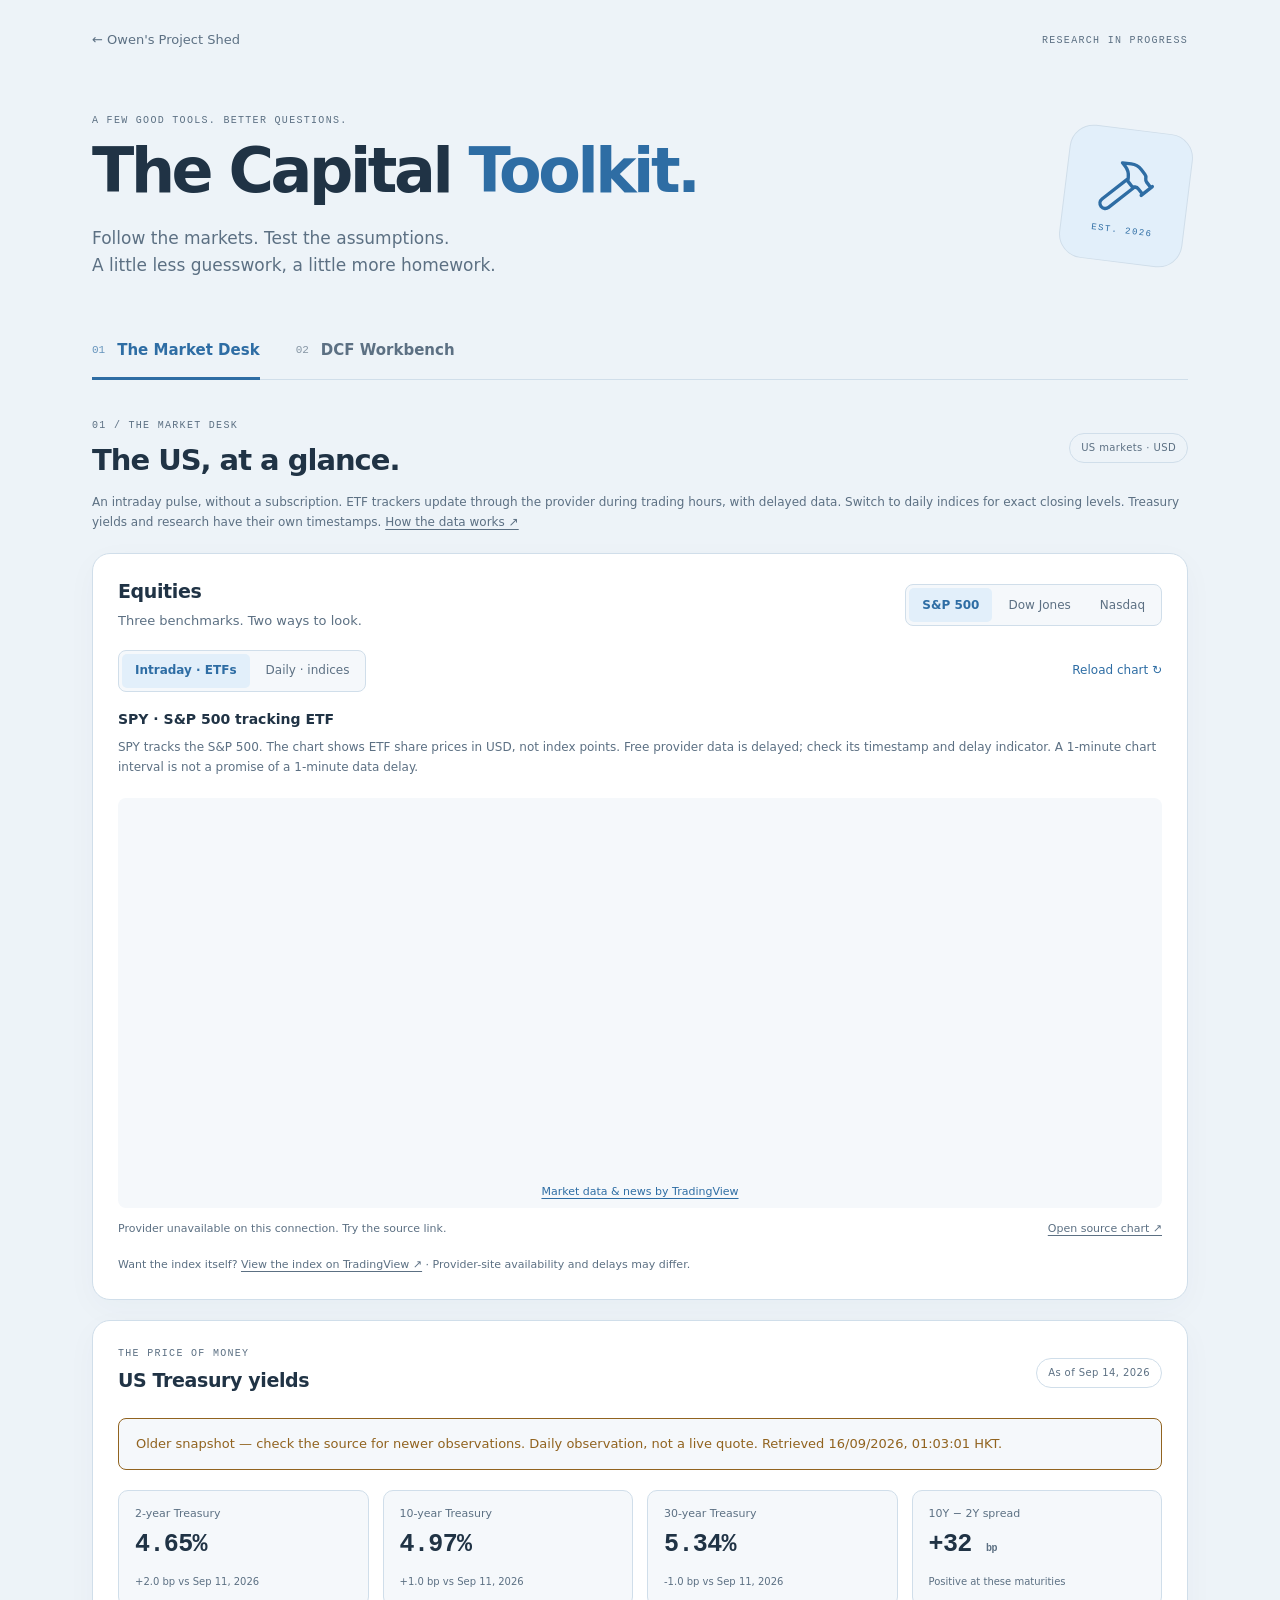
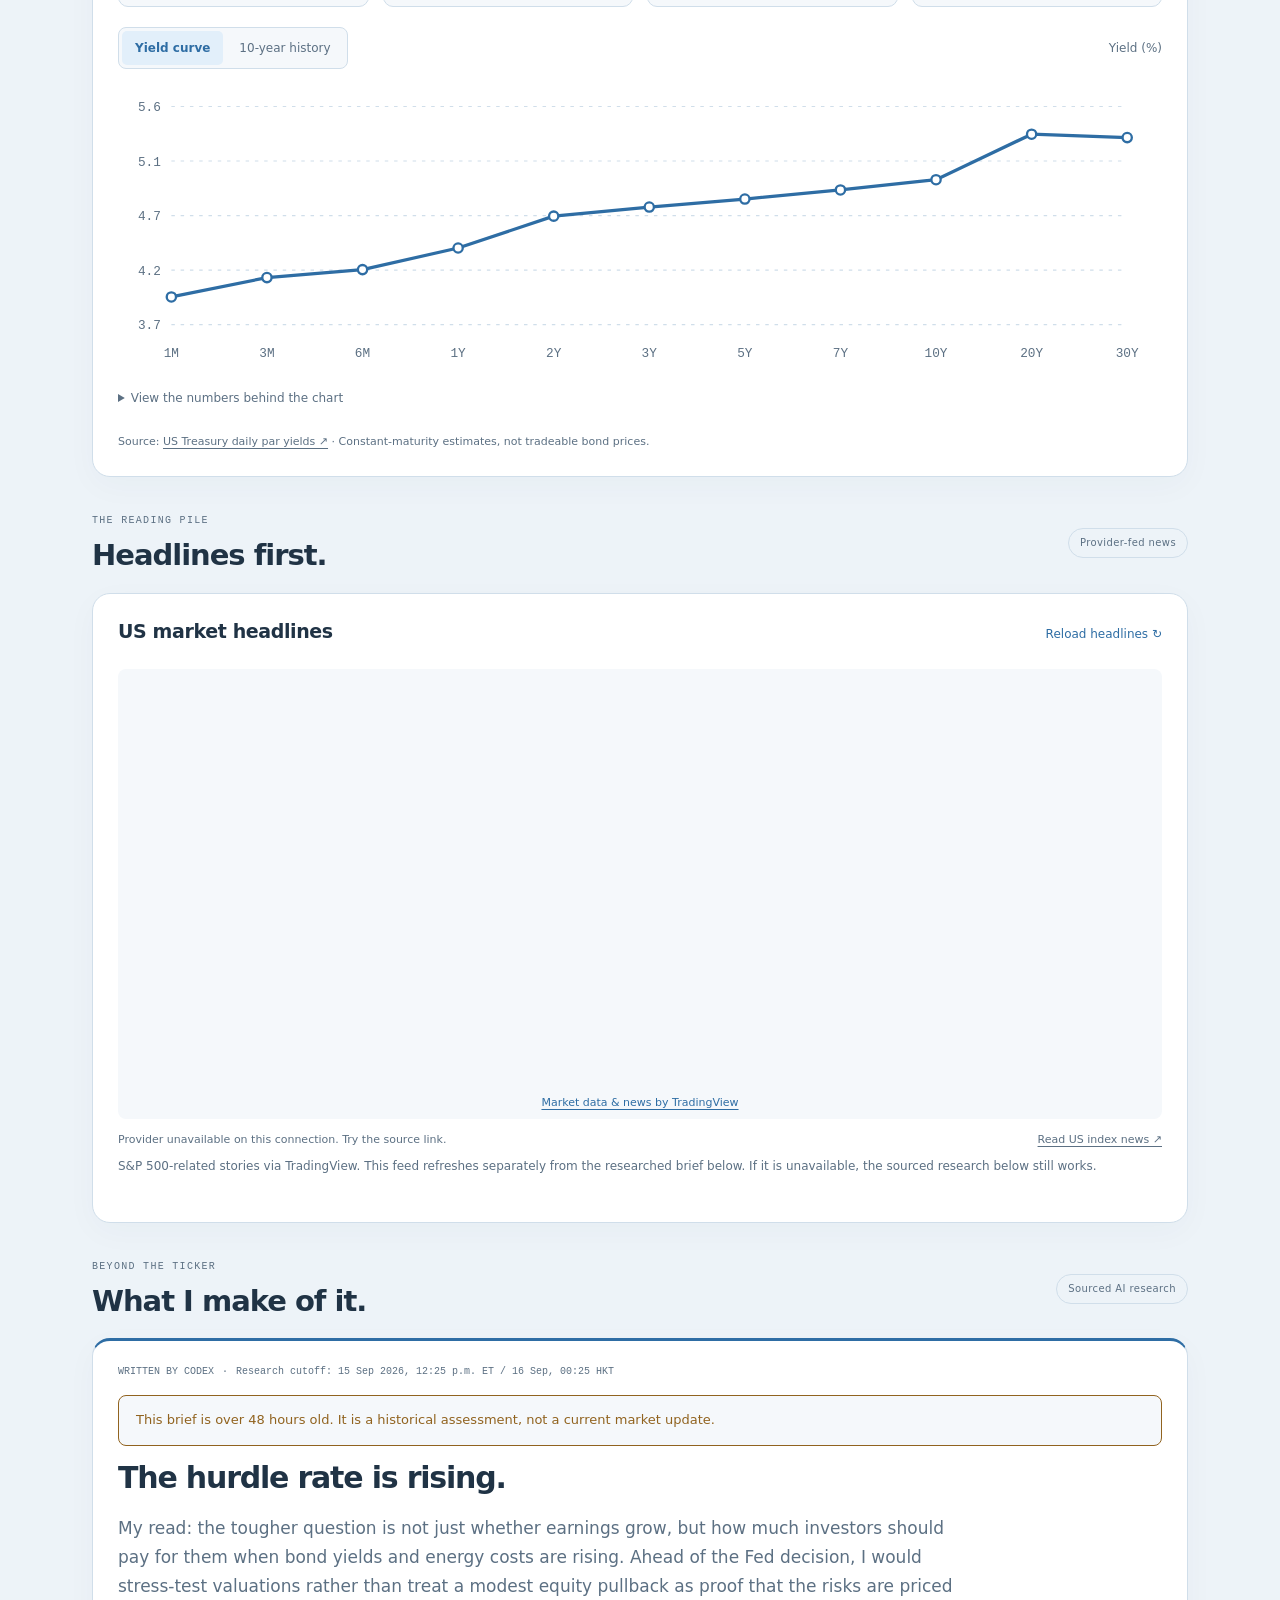
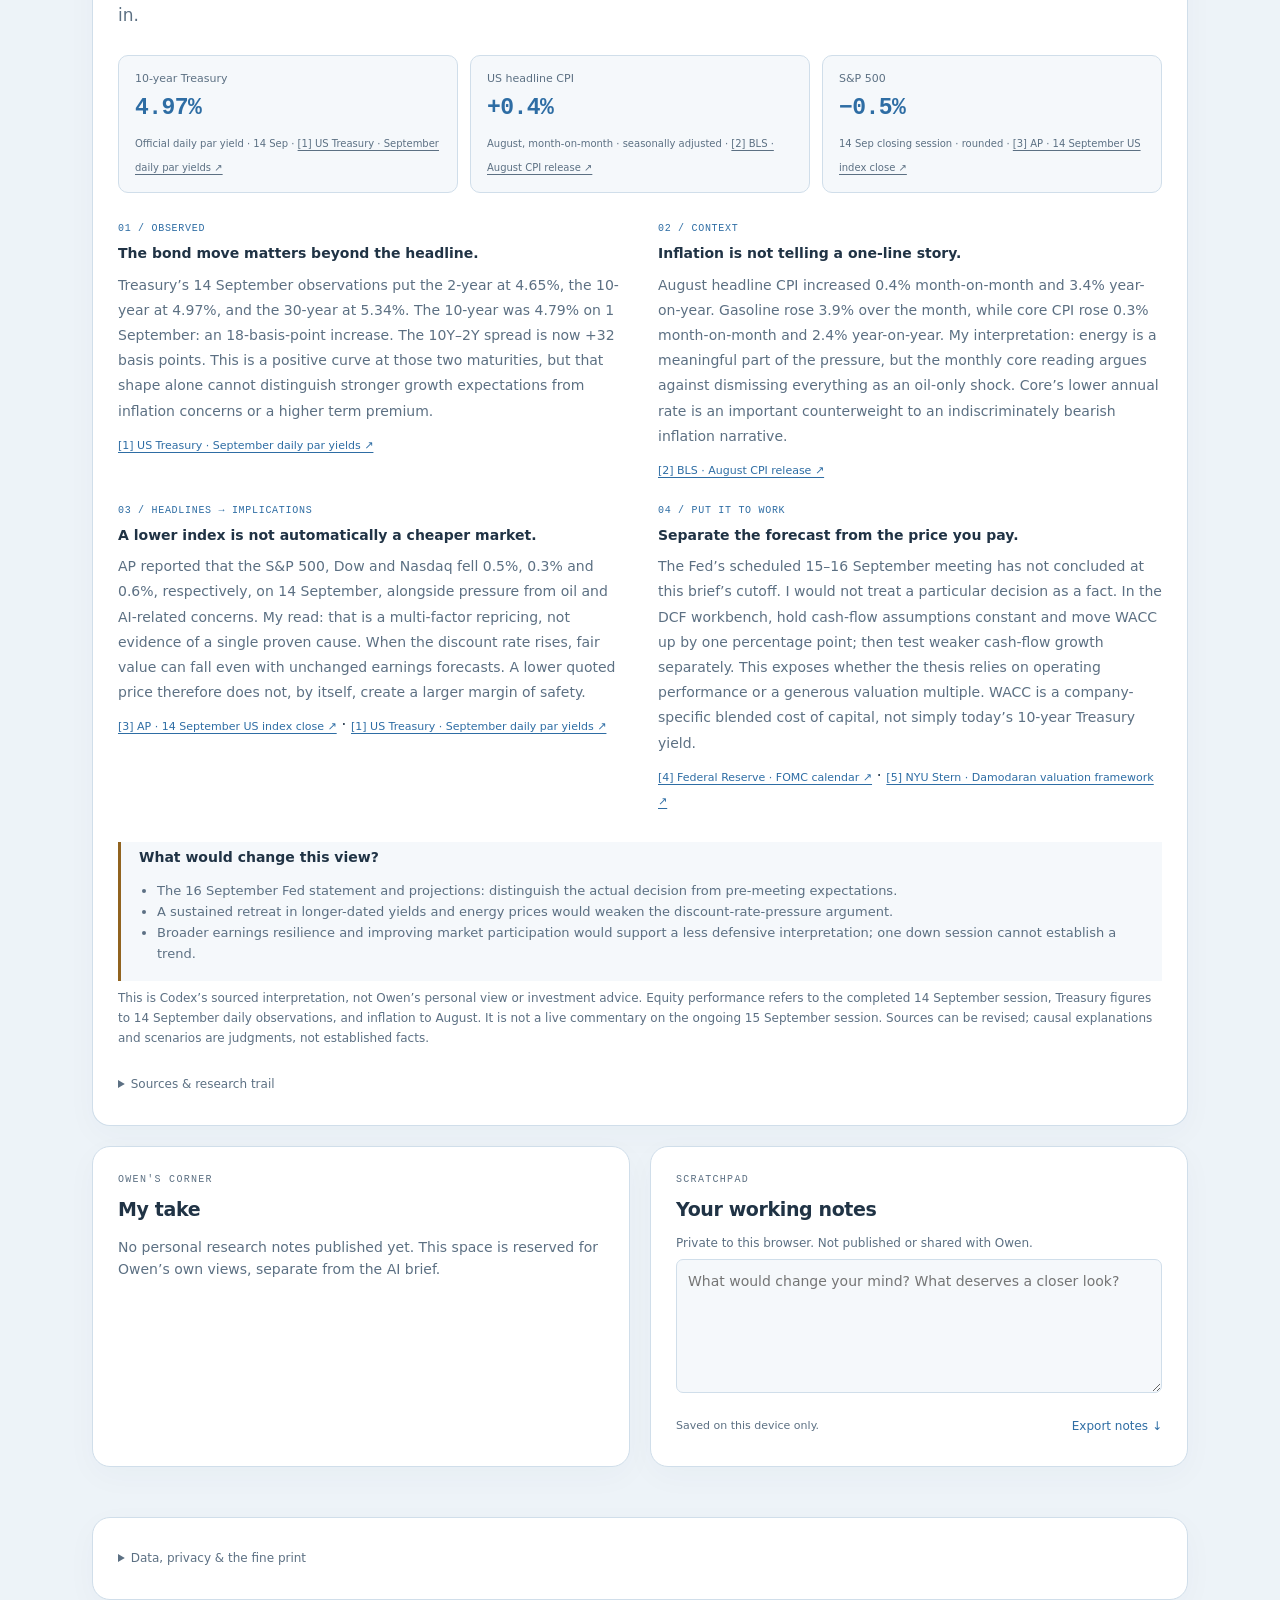
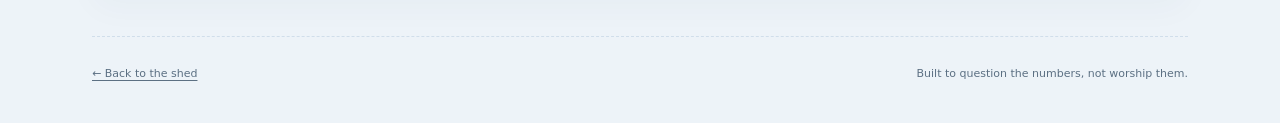
==== capital-toolkit/index.html @ 2655456e "Launch Capital Toolkit with free market dashboard and DCF calculator" ====
<!doctype html>
<html lang="en">
<head>
  <meta charset="utf-8">
  <meta name="viewport" content="width=device-width, initial-scale=1">
  <meta name="description" content="The Capital Toolkit: US market charts, sourced market research, and a transparent discounted cash flow calculator.">
  <title>The Capital Toolkit · Owen's Project Shed</title>
  <link rel="stylesheet" href="toolkit.css?v=20260916">
  <script type="module" src="app.mjs?v=20260916"></script>
</head>
<body>
  <a class="skip" href="#main">Skip to tools</a>
  <header class="top wrap"><a class="back" href="../">← Owen's Project Shed</a><span class="eyebrow">RESEARCH IN PROGRESS</span></header>
  <main id="main" class="wrap">
    <section class="hero">
      <div><p class="eyebrow">A FEW GOOD TOOLS. BETTER QUESTIONS.</p><h1>The Capital <span>Toolkit.</span></h1><p class="lede">Follow the markets. Test the assumptions.<br>A little less guesswork, a little more homework.</p></div>
      <div class="hero-mark" aria-hidden="true"><svg viewBox="0 0 24 24"><path d="m15 12-9.373 9.373a1 1 0 0 1-3.001-3L12 9M18 15l4-4m-.5.5-1.914-1.914A2 2 0 0 1 19 8.172v-.344a2 2 0 0 0-.586-1.414l-1.657-1.657A6 6 0 0 0 12.516 3H9l1.243 1.243A6 6 0 0 1 12 8.485V10l2 2h1.172a2 2 0 0 1 1.414.586L18.5 14.5"/></svg><span>EST. 2026</span></div>
    </section>
    <nav class="tool-nav" aria-label="Financial tools"><a href="#markets" class="selected" data-tool="markets"><span>01</span> The Market Desk</a><a href="#dcf" data-tool="dcf"><span>02</span> DCF Workbench</a></nav>
    <noscript><p class="notice">JavaScript is needed for the charts and calculator. You can still read the <a href="data/brief.json">sourced research brief</a> and <a href="https://home.treasury.gov/resource-center/data-chart-center/interest-rates/TextView?type=daily_treasury_yield_curve">official Treasury data</a>.</p></noscript>
    <section id="markets" class="tool-panel" aria-labelledby="markets-title">
      <div class="section-heading"><div><p class="eyebrow">01 / THE MARKET DESK</p><h2 id="markets-title">The US, at a glance.</h2></div><span class="pill">US markets · USD</span></div>
      <p class="data-note">An intraday pulse, without a subscription. ETF trackers update through the provider during trading hours, with delayed data. Switch to daily indices for exact closing levels. Treasury yields and research have their own timestamps. <a href="#data-details">How the data works ↗</a></p>
      <article class="panel equity-panel">
        <div class="panel-heading"><div><h3>Equities</h3><p>Three benchmarks. Two ways to look.</p></div><div class="segmented" aria-label="Choose a benchmark"><button data-benchmark="sp" aria-pressed="true">S&amp;P 500</button><button data-benchmark="dow" aria-pressed="false">Dow Jones</button><button data-benchmark="nasdaq" aria-pressed="false">Nasdaq</button></div></div>
        <div class="chart-heading"><div class="segmented" aria-label="Choose chart data"><button data-market-mode="intraday" aria-pressed="true">Intraday · ETFs</button><button data-market-mode="daily" aria-pressed="false">Daily · indices</button></div><button id="reload-chart" class="text-button">Reload chart ↻</button></div>
        <h4 id="equity-title">SPY · S&amp;P 500 tracking ETF</h4>
        <p id="equity-description" class="data-note">ETF share prices, not index points. Free provider data is delayed.</p>
        <div id="equity-widget" class="embed-frame chart-embed"></div>
        <div class="embed-help"><span id="equity-status" role="status">Connecting to chart provider…</span><a id="equity-source" href="https://www.tradingview.com/symbols/AMEX-SPY/" target="_blank" rel="noopener noreferrer">Open source chart ↗</a></div>
        <p class="source-line">Want the index itself? <a id="index-source" href="https://www.tradingview.com/symbols/SP-SPX/" target="_blank" rel="noopener noreferrer">View the index on TradingView ↗</a> · Provider-site availability and delays may differ.</p>
      </article>
      <article class="panel treasury-panel">
        <div class="panel-heading"><div><p class="eyebrow">THE PRICE OF MONEY</p><h3>US Treasury yields</h3></div><span id="treasury-date" class="pill">Loading daily data</span></div>
        <p id="treasury-status" class="data-note" role="status">Fetching the latest saved Treasury observations…</p>
        <div id="yield-stats" class="stat-grid"></div>
        <div class="chart-heading"><div class="segmented" aria-label="Treasury chart"><button data-yield-chart="curve" aria-pressed="true">Yield curve</button><button data-yield-chart="history" aria-pressed="false">10-year history</button></div><span class="data-note">Yield (%)</span></div>
        <div id="yield-chart" class="native-chart" aria-live="polite"></div>
        <details><summary>View the numbers behind the chart</summary><div id="yield-table" class="table-scroll"></div></details>
        <p class="source-line">Source: <a href="https://home.treasury.gov/resource-center/data-chart-center/interest-rates/TextView?type=daily_treasury_yield_curve" target="_blank" rel="noopener noreferrer">US Treasury daily par yields ↗</a> · Constant-maturity estimates, not tradeable bond prices.</p>
      </article>
      <div class="section-heading"><div><p class="eyebrow">THE READING PILE</p><h2>Headlines first.</h2></div><span class="pill">Provider-fed news</span></div>
      <article class="panel"><div class="panel-heading"><h3>US market headlines</h3><button id="reload-news" class="text-button">Reload headlines ↻</button></div><div id="news-widget" class="embed-frame news-embed"></div><div class="embed-help"><span id="news-status" role="status">Connecting to news provider…</span><a href="https://www.tradingview.com/symbols/SP-SPX/news/" target="_blank" rel="noopener noreferrer">Read US index news ↗</a></div><p class="data-note">S&amp;P 500-related stories via TradingView. This feed refreshes separately from the researched brief below. If it is unavailable, the sourced research below still works.</p></article>
      <div class="section-heading" id="analysis"><div><p class="eyebrow">BEYOND THE TICKER</p><h2>What I make of it.</h2></div><span class="pill">Sourced AI research</span></div>
      <article id="research-brief" class="panel research" aria-live="polite"><p>Loading the latest published brief…</p></article>
      <div class="notes-grid">
        <article class="panel"><p class="eyebrow">OWEN'S CORNER</p><h3>My take</h3><div id="owner-notes"><p class="muted">No personal research notes published yet. This space is reserved for Owen’s own views, separate from the AI brief.</p></div></article>
        <article class="panel"><p class="eyebrow">SCRATCHPAD</p><h3>Your working notes</h3><label for="scratchpad" class="data-note">Private to this browser. Not published or shared with Owen.</label><textarea id="scratchpad" rows="5" maxlength="20000" placeholder="What would change your mind? What deserves a closer look?"></textarea><div class="embed-help"><span id="notes-status" role="status">Saved on this device only.</span><button id="export-notes" class="text-button">Export notes ↓</button></div></article>
      </div>
    </section>
    <section id="dcf" class="tool-panel" aria-labelledby="dcf-title" hidden>
      <div class="section-heading"><div><p class="eyebrow">02 / DCF WORKBENCH</p><h2 id="dcf-title">What’s it actually worth?</h2></div><span class="pill">Runs in your browser</span></div>
      <p class="data-note">A simple unlevered free-cash-flow valuation. Change the assumptions, see the consequences. The starting numbers are fictional—not a valuation of a listed company.</p>
      <div class="dcf-layout">
        <form id="dcf-form" class="panel inputs" novalidate>
          <div class="panel-heading"><h3>Your assumptions</h3><button type="button" id="reset-dcf" class="text-button">Load example ↺</button></div>
          <p class="data-note">Money in <strong>USD millions</strong>; shares in <strong>millions</strong>. Share prices are USD.</p>
          <label>Company / model name<input name="name" maxlength="80" autocomplete="off" value="Example company"></label>
          <div class="field-grid">
            <label>Base-year FCFF ($m)<input name="fcf" type="number" step="any" min="0.01" value="100" required></label>
            <label>Annual FCFF growth (%)<input name="growth" type="number" step="any" min="-99.99" max="100" value="8" required></label>
            <label>Forecast years<select name="years"><option>3</option><option selected>5</option><option>10</option></select></label>
            <label>WACC (%)<input name="wacc" type="number" min="0.01" max="100" step="any" value="10" required></label>
            <label>Terminal growth (%)<input name="terminal" type="number" step="any" value="2.5" required></label>
            <label>Excess cash ($m)<input name="cash" type="number" min="0" step="any" value="150" required></label>
            <label>Debt &amp; other claims ($m)<input name="debt" type="number" min="0" step="any" value="300" required></label>
            <label>Diluted shares (m)<input name="shares" type="number" min="0.01" step="any" value="100" required></label>
            <label class="full">Comparison price ($/share)<input name="price" type="number" min="0" step="any" value="15" required><span class="field-hint">Enter 0 to omit. This is your input, not a live quote.</span></label>
          </div>
          <p class="data-note">FCFF is cash available to debt and equity holders, before debt payments. Use normalized unlevered cash flow—not net income or levered FCF.</p>
          <p id="dcf-save-status" class="source-line" role="status">Assumptions save in this browser only.</p>
        </form>
        <div class="dcf-output"><p id="dcf-error" class="notice error" role="alert" hidden></p><div id="dcf-results" aria-live="polite"></div></div>
      </div>
      <article class="panel method"><details><summary>Open the hood: methodology &amp; limitations</summary><p>FCFF grows at your annual rate through the explicit forecast. Each year’s cash flow is discounted at a constant WACC using year-end timing. Terminal value assumes perpetual growth after the last forecast year.</p><p class="formula">Enterprise value = Σ FCFFₜ / (1 + WACC)ᵗ + [FCFFₙ × (1 + g) / (WACC − g)] / (1 + WACC)ⁿ</p><p>Equity value = enterprise value + excess cash − debt and other senior claims. Value per share = equity value ÷ diluted shares. Include preferred stock, non-controlling interests, or other relevant claims in the debt/claims input as appropriate; avoid double-counting leases.</p><p>This simplified model assumes positive normalized FCFF, a stable capital structure, and a sustainable terminal growth rate. It does not separately model revenue, margins, taxes, reinvestment, future dilution, or stock-based compensation. It is unsuitable for banks or businesses with negative cash flow without a more detailed model. Negative equity outputs are left visible, not presented as literal negative stock prices.</p><p>Methodology reference: <a href="https://pages.stern.nyu.edu/~adamodar/New_Home_Page/lectures/val.html" target="_blank" rel="noopener noreferrer">Aswath Damodaran, NYU Stern: firm valuation ↗</a></p></details></article>
    </section>
    <details id="data-details" class="panel data-details"><summary>Data, privacy &amp; the fine print</summary><p>Equity charts and headlines are embedded from TradingView with attribution. Some symbols may be delayed or unavailable under the provider’s exchange licences. We do not scrape Yahoo Finance or extract TradingView data. If an embed cannot load, use its source link. <a href="https://www.tradingview.com/widget-docs/faq/data/" target="_blank" rel="noopener noreferrer">Provider data policy ↗</a></p><p>The Treasury chart uses a locally hosted copy of the official daily data, refreshed by the scheduled research task. The observation date and retrieval time are shown separately. A stale-data warning appears when the latest observation is over four calendar days old. Weekends and holidays can create legitimate gaps.</p><p>Analysis is authored by Codex from researched sources, not generated from the chart iframe. Briefs retain their own research cutoff and do not change when a quote changes. A daily update is scheduled for 6:30 a.m. Hong Kong time; completion depends on the scheduled task running successfully. Verify sources before relying on any claim.</p><p>Your scratchpad and DCF assumptions are stored in this browser’s local storage, not uploaded or synced. Browser clearing, private browsing, or a different device may remove or separate them. Embedded providers receive ordinary connection information such as your IP address and are subject to their own privacy policies. Neither GitHub Pages nor external feeds are guaranteed accessible from every mainland China network.</p><p>For education and personal research only. Not investment advice, a recommendation, or a guarantee of future returns.</p></details>
    <footer><a href="../">← Back to the shed</a><span>Built to question the numbers, not worship them.</span></footer>
  </main>
</body>
</html>
---- capital-toolkit/toolkit.css ----
:root{color-scheme:light dark;--bg:#edf3f8;--surface:#fff;--surface2:#f5f8fb;--ink:#203345;--muted:#5c7083;--accent:#2e6da4;--accent-soft:#e2effa;--border:#d0deea;--green:#287858;--gold:#91631f;--red:#a84040;--shadow:0 9px 32px #1b405708}
@media(prefers-color-scheme:dark){:root{--bg:#101a24;--surface:#172530;--surface2:#12202b;--ink:#e7eef5;--muted:#a6bacb;--accent:#8cc6f3;--accent-soft:#203d52;--border:#304655;--green:#9bd6b6;--gold:#e6c38c;--red:#f29a9a;--shadow:0 9px 32px #0000000b}}
*{box-sizing:border-box}html{scroll-behavior:smooth;scroll-padding-top:22px}body{margin:0;background:var(--bg);color:var(--ink);font-family:ui-sans-serif,system-ui,-apple-system,BlinkMacSystemFont,"Segoe UI",sans-serif;font-size:15px;line-height:1.6}button,input,select,textarea{font:inherit}button,a,input,select,textarea{outline-offset:4px}a{color:inherit;text-underline-offset:3px}a:hover{color:var(--accent)}button{cursor:pointer}button:focus-visible,a:focus-visible,input:focus-visible,select:focus-visible,textarea:focus-visible,summary:focus-visible{outline:2px solid var(--accent)}[hidden]{display:none!important}.wrap{max-width:1160px;margin:auto;padding:0 32px}.top{display:flex;align-items:center;justify-content:space-between;padding-top:30px;gap:16px}.back{text-decoration:none;font-size:13px;color:var(--muted)}.eyebrow{font:10px/1.5 ui-monospace,SFMono-Regular,Consolas,monospace;letter-spacing:.13em;color:var(--muted);margin:0 0 10px}.top .eyebrow{margin:0}.hero{display:flex;justify-content:space-between;align-items:center;padding:62px 0 44px;gap:24px}.hero h1{font-size:clamp(36px,5.4vw,62px);line-height:1.08;letter-spacing:-.055em;margin:0 0 20px;font-weight:760}.hero h1 span{color:var(--accent)}.lede{font-size:17px;color:var(--muted);margin:0}.hero-mark{width:124px;height:134px;flex-shrink:0;border:1px solid var(--border);border-radius:24px;background:var(--accent-soft);display:grid;justify-items:center;align-content:center;transform:rotate(7deg);gap:10px}.hero-mark svg{width:60px;fill:none;stroke:var(--accent);stroke-width:1.35;stroke-linecap:round;stroke-linejoin:round}.hero-mark span{font:9px ui-monospace,monospace;letter-spacing:.16em;color:var(--accent)}.tool-nav{display:flex;border-bottom:1px solid var(--border);gap:36px;margin-bottom:38px}.tool-nav a{display:flex;gap:12px;align-items:center;padding:15px 0;text-decoration:none;font-weight:650;color:var(--muted);border-bottom:3px solid transparent;margin-bottom:-1px}.tool-nav a span{font:11px ui-monospace,monospace;opacity:.7}.tool-nav .selected{border-color:var(--accent);color:var(--accent)}h2{font-size:29px;letter-spacing:-.035em;line-height:1.2;margin:0}h3{font-size:19px;line-height:1.3;letter-spacing:-.02em;margin:0 0 8px}h4{font-size:14px;margin:0 0 6px}.section-heading,.panel-heading{display:flex;align-items:center;justify-content:space-between;gap:20px}.section-heading{margin:36px 0 15px}.panel-heading{margin-bottom:18px}.panel-heading p{margin:0;color:var(--muted);font-size:13px}.panel-heading .eyebrow{font-size:10px;margin-bottom:7px}.pill{font-size:10px;letter-spacing:.04em;border:1px solid var(--border);border-radius:100px;padding:6px 11px;color:var(--muted);white-space:nowrap}.panel{background:var(--surface);border:1px solid var(--border);border-radius:18px;padding:25px;margin:20px 0;box-shadow:var(--shadow);min-width:0}.data-note,.source-line{font-size:12px;line-height:1.65;color:var(--muted)}.data-note{margin:8px 0 20px}.source-line{font-size:11px;margin:18px 0 0}.segmented{display:flex;flex-wrap:wrap;padding:3px;background:var(--surface2);border:1px solid var(--border);border-radius:8px;gap:3px}.segmented button{font-size:12px;border:0;background:transparent;color:var(--muted);border-radius:5px;padding:7px 13px;min-height:34px}.segmented button[aria-pressed=true]{color:var(--accent);background:var(--accent-soft);font-weight:650}.embed-frame{min-width:0;overflow:hidden;border-radius:8px;background:var(--surface2);position:relative}.chart-embed{height:410px}.news-embed{height:450px}.tradingview-widget-container{height:100%;width:100%}.tradingview-widget-container__widget{height:calc(100% - 30px);width:100%}.tradingview-widget-copyright{height:30px;text-align:center;font-size:11px;padding-top:5px}.tradingview-widget-copyright a{color:var(--accent)}.embed-help{display:flex;justify-content:space-between;align-items:center;flex-wrap:wrap;gap:8px;font-size:11px;color:var(--muted);margin-top:12px}.stat-grid{display:grid;grid-template-columns:repeat(4,minmax(0,1fr));gap:14px;margin:20px 0}.stat{padding:14px 16px;border:1px solid var(--border);background:var(--surface2);border-radius:10px}.stat label,.stat .label{display:block;color:var(--muted);font-size:11px}.stat strong{display:block;font-size:25px;letter-spacing:-.025em;font-weight:600;margin:3px 0}.stat small{font-size:10px;color:var(--muted)}.num{font-variant-numeric:tabular-nums;font-family:ui-monospace,SFMono-Regular,Consolas,monospace}.chart-heading{display:flex;justify-content:space-between;align-items:center;gap:10px}.chart-heading .data-note{margin:0}.native-chart{min-height:220px;padding:12px 0}.native-chart svg{display:block;width:100%;height:auto;max-height:300px;overflow:visible}.native-chart text{font-family:ui-monospace,monospace;font-size:11px;fill:var(--muted)}.native-chart .grid{stroke:var(--border);stroke-dasharray:3 5}.native-chart .plot{fill:none;stroke:var(--accent);stroke-width:2.8;stroke-linejoin:round;stroke-linecap:round}.native-chart .dot{fill:var(--surface);stroke:var(--accent);stroke-width:2}summary{cursor:pointer;color:var(--muted);font-size:12px;padding:6px 0}.table-scroll{overflow-x:auto;margin-top:12px}table{border-collapse:collapse;width:100%;font-size:12px;font-variant-numeric:tabular-nums}caption{text-align:left;margin-bottom:10px;color:var(--muted)}th,td{padding:10px 12px;border-bottom:1px solid var(--border);text-align:right;white-space:nowrap}th{font-size:11px;color:var(--muted);font-weight:500}th:first-child,td:first-child{text-align:left}.research{border-top:3px solid var(--accent)}.brief-meta{display:flex;gap:8px;align-items:center;flex-wrap:wrap;font:10px ui-monospace,monospace;color:var(--muted);margin-bottom:18px}.research h3{font-size:30px;max-width:30ch;letter-spacing:-.04em}.brief-deck{font-size:17px;max-width:78ch;color:var(--muted);line-height:1.7}.brief-facts{display:grid;grid-template-columns:repeat(3,minmax(0,1fr));gap:12px;margin:25px 0}.brief-facts .stat strong{font-size:23px;color:var(--accent)}.research-columns{display:grid;grid-template-columns:1fr 1fr;gap:24px 36px;margin:30px 0}.research-columns p{font-size:14px;color:var(--muted);margin:8px 0;line-height:1.8}.research-columns a{font-size:11px;color:var(--accent)}.research-label{font:10px ui-monospace,monospace;letter-spacing:.07em;color:var(--accent);display:block;margin-bottom:8px}.brief-watch{border-left:3px solid var(--gold);padding:4px 18px;background:var(--surface2);font-size:13px}.brief-watch ul{padding-left:18px;color:var(--muted)}.source-list{display:flex;flex-wrap:wrap;gap:7px 20px;list-style:none;padding:0;font-size:11px;color:var(--muted)}.notes-grid{display:grid;grid-template-columns:1fr 1fr;gap:20px}.notes-grid .panel{margin-top:0}.muted{color:var(--muted);font-size:14px}.text-button{border:0;color:var(--accent);padding:5px 0;background:none;font-size:12px}.dcf-layout{display:grid;grid-template-columns:360px minmax(0,1fr);gap:22px;align-items:start}.dcf-layout .panel{margin-top:0}.inputs .panel-heading{gap:8px}.inputs .panel-heading h3{margin:0}.inputs label{display:block;font-size:11px;font-weight:550;color:var(--muted);margin:0 0 14px}.field-grid{display:grid;grid-template-columns:1fr 1fr;gap:0 13px}.full{grid-column:1/-1}input,select,textarea{width:100%;border:1px solid var(--border);border-radius:7px;background:var(--surface2);color:var(--ink);padding:10px 11px;margin-top:5px;font-size:14px;min-width:0}input,select{font-variant-numeric:tabular-nums}textarea{resize:vertical;min-height:120px}.field-hint{display:block;font-size:10px;font-weight:400;margin-top:4px}.value-hero{background:var(--accent-soft);border-color:var(--accent)}.value-hero .big-value{font-size:51px;line-height:1.2;letter-spacing:-.05em;margin:8px 0}.value-hero .big-value small{font-size:13px;letter-spacing:0;color:var(--muted)}.value-hero .eyebrow{color:var(--accent)}.valuation-bridge{display:grid;grid-template-columns:repeat(3,minmax(0,1fr));gap:10px;border-top:1px solid var(--border);padding-top:17px;margin-top:19px}.valuation-bridge span{display:block;font-size:10px;color:var(--muted)}.valuation-bridge strong{font-size:16px;font-weight:500}.up{color:var(--green)}.down{color:var(--red)}.notice{font-size:13px;padding:14px 17px;border:1px solid var(--gold);background:var(--surface2);border-radius:8px;color:var(--gold);margin:12px 0}.error{border-color:var(--red);color:var(--red)}.sensitivity td{background:var(--surface2)}.sensitivity .base-cell{outline:2px solid var(--accent);outline-offset:-2px;color:var(--accent);font-weight:700}.sensitivity td.high{background:color-mix(in srgb,var(--green) 12%,var(--surface))}.sensitivity td.low{background:color-mix(in srgb,var(--red) 10%,var(--surface))}.button{border:1px solid var(--border);border-radius:7px;padding:8px 13px;background:var(--surface2);color:var(--ink);font-size:12px}.method p,.data-details p{font-size:12px;color:var(--muted);line-height:1.8}.formula{font-family:ui-monospace,monospace;overflow-wrap:anywhere}.data-details{margin-top:30px}footer{display:flex;justify-content:space-between;gap:20px;font-size:11px;color:var(--muted);padding:28px 0 40px;border-top:1px dashed var(--border);margin-top:36px}.skip{position:absolute;top:-70px;left:20px;padding:10px;background:var(--surface);z-index:9}.skip:focus{top:10px}
@media(max-width:900px){.dcf-layout{grid-template-columns:310px minmax(0,1fr)}.panel{padding:20px}.stat strong{font-size:21px}.segmented button{padding:7px 10px}.valuation-bridge{grid-template-columns:1fr}.valuation-bridge div{display:flex;align-items:center;justify-content:space-between}}
@media(max-width:700px){.wrap{padding:0 19px}.top{padding-top:22px}.top .eyebrow{font-size:8px}.hero{padding:40px 0 28px}.hero h1{font-size:38px}.hero-mark{width:70px;height:83px;border-radius:16px}.hero-mark svg{width:35px}.hero-mark span{font-size:7px}.lede{font-size:14px}.hero .eyebrow{font-size:8px;max-width:25ch}.tool-nav{gap:23px;margin-bottom:25px}.tool-nav a{font-size:13px;gap:8px}.tool-nav a span{font-size:9px}h2{font-size:25px}.section-heading{align-items:flex-start;gap:10px}.section-heading>.pill{font-size:9px}.panel-heading{align-items:flex-start;flex-direction:column;gap:12px}.panel{padding:17px;border-radius:13px}.stat-grid{grid-template-columns:1fr 1fr;gap:9px}.stat{padding:12px}.stat strong{font-size:23px}.chart-embed{height:360px}.news-embed{height:420px}.native-chart{min-height:160px}.research-columns,.notes-grid,.dcf-layout{grid-template-columns:1fr}.research h3{font-size:26px}.brief-deck{font-size:15px}.brief-facts{grid-template-columns:1fr;gap:8px}.brief-facts .stat{display:grid;grid-template-columns:1fr auto;align-items:center}.brief-facts .stat small{grid-column:1/-1}.research-columns{gap:20px}.chart-heading{flex-wrap:wrap}.inputs .panel-heading{flex-direction:row}.field-grid{gap:0 16px}.valuation-bridge{grid-template-columns:repeat(3,minmax(0,1fr))}.valuation-bridge div{display:block}.valuation-bridge strong{font-size:14px}.value-hero .big-value{font-size:43px}.pill{white-space:normal}.section-heading .pill{max-width:120px}footer{flex-direction:column;gap:10px}.data-note{font-size:11px}.table-scroll th,.table-scroll td{padding:9px 10px}}
.dcf-layout>*{min-width:0}
.equity-panel .chart-heading{margin-bottom:16px}
@media(max-width:700px){.dcf-layout,.research-columns,.notes-grid{grid-template-columns:minmax(0,1fr)}.field-grid{grid-template-columns:repeat(2,minmax(0,1fr))}.hero>div:first-child{min-width:0}}
@media(prefers-reduced-motion:reduce){html{scroll-behavior:auto}}
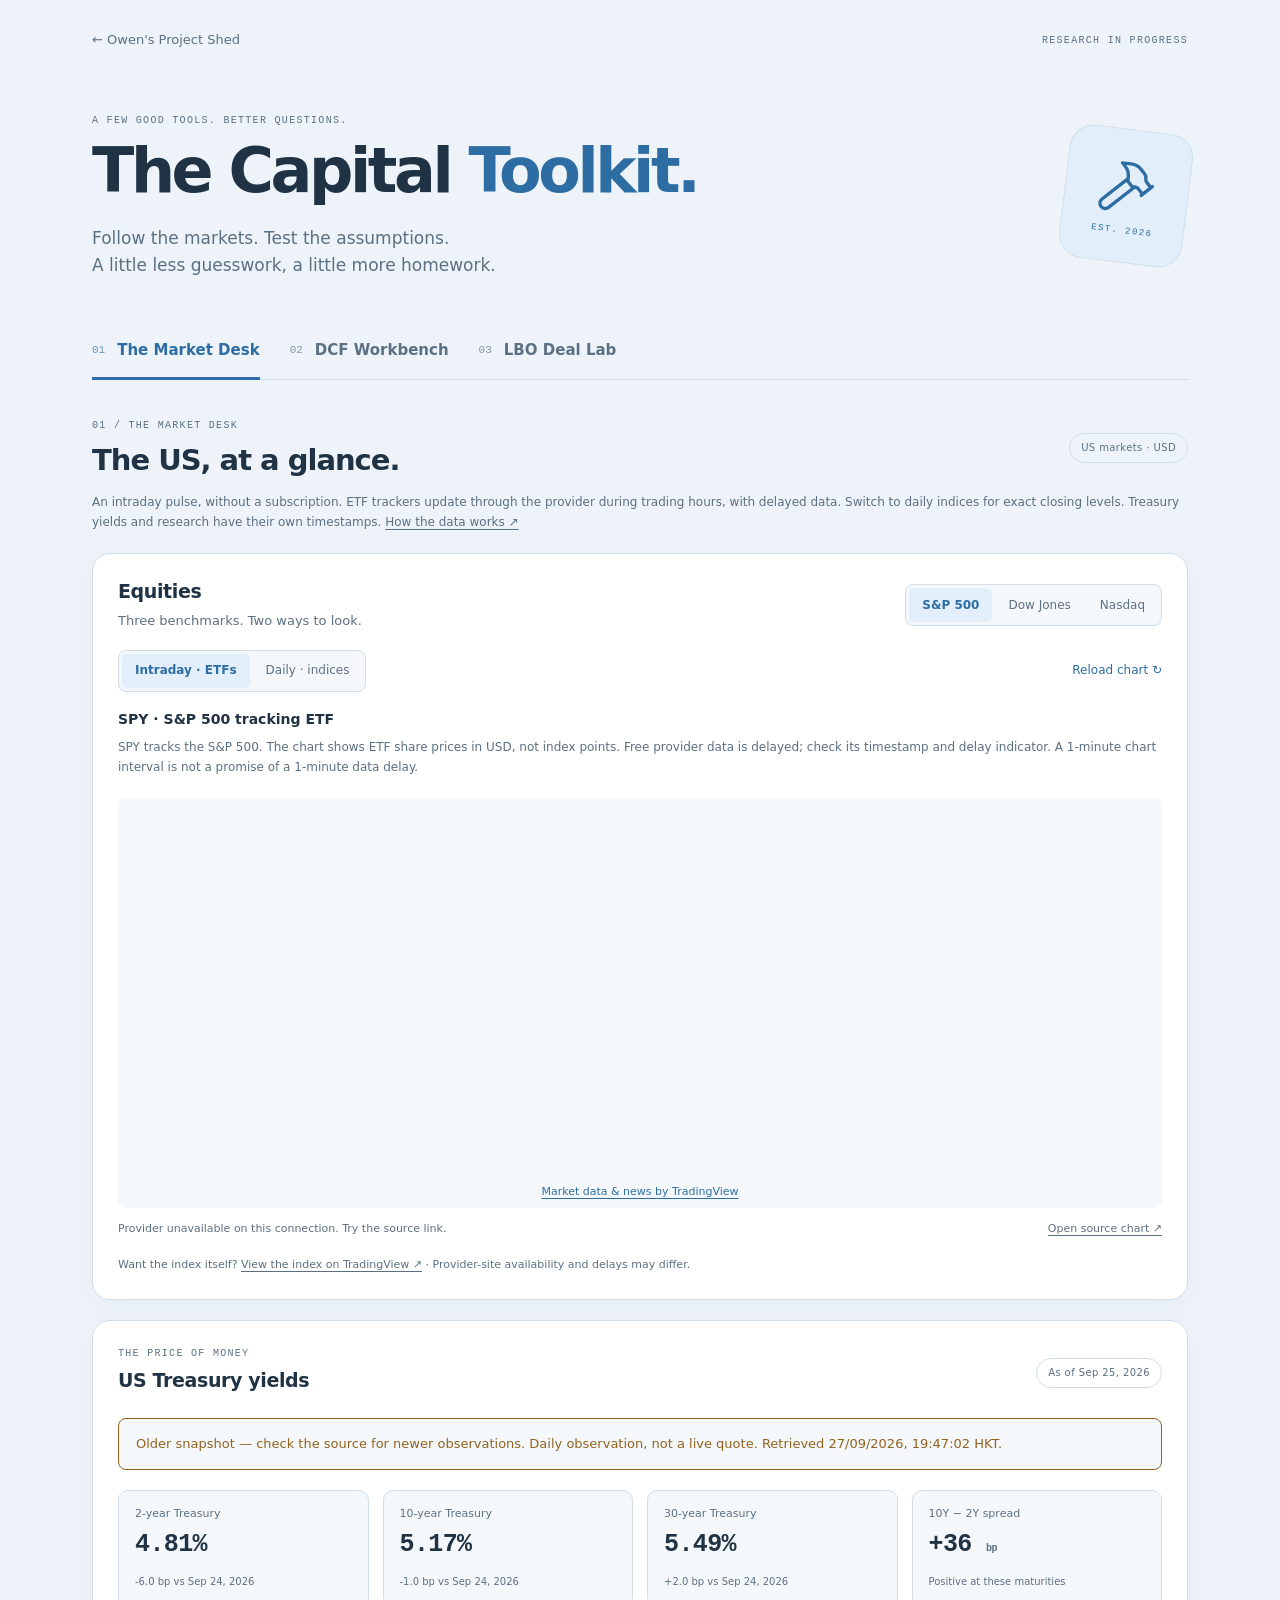
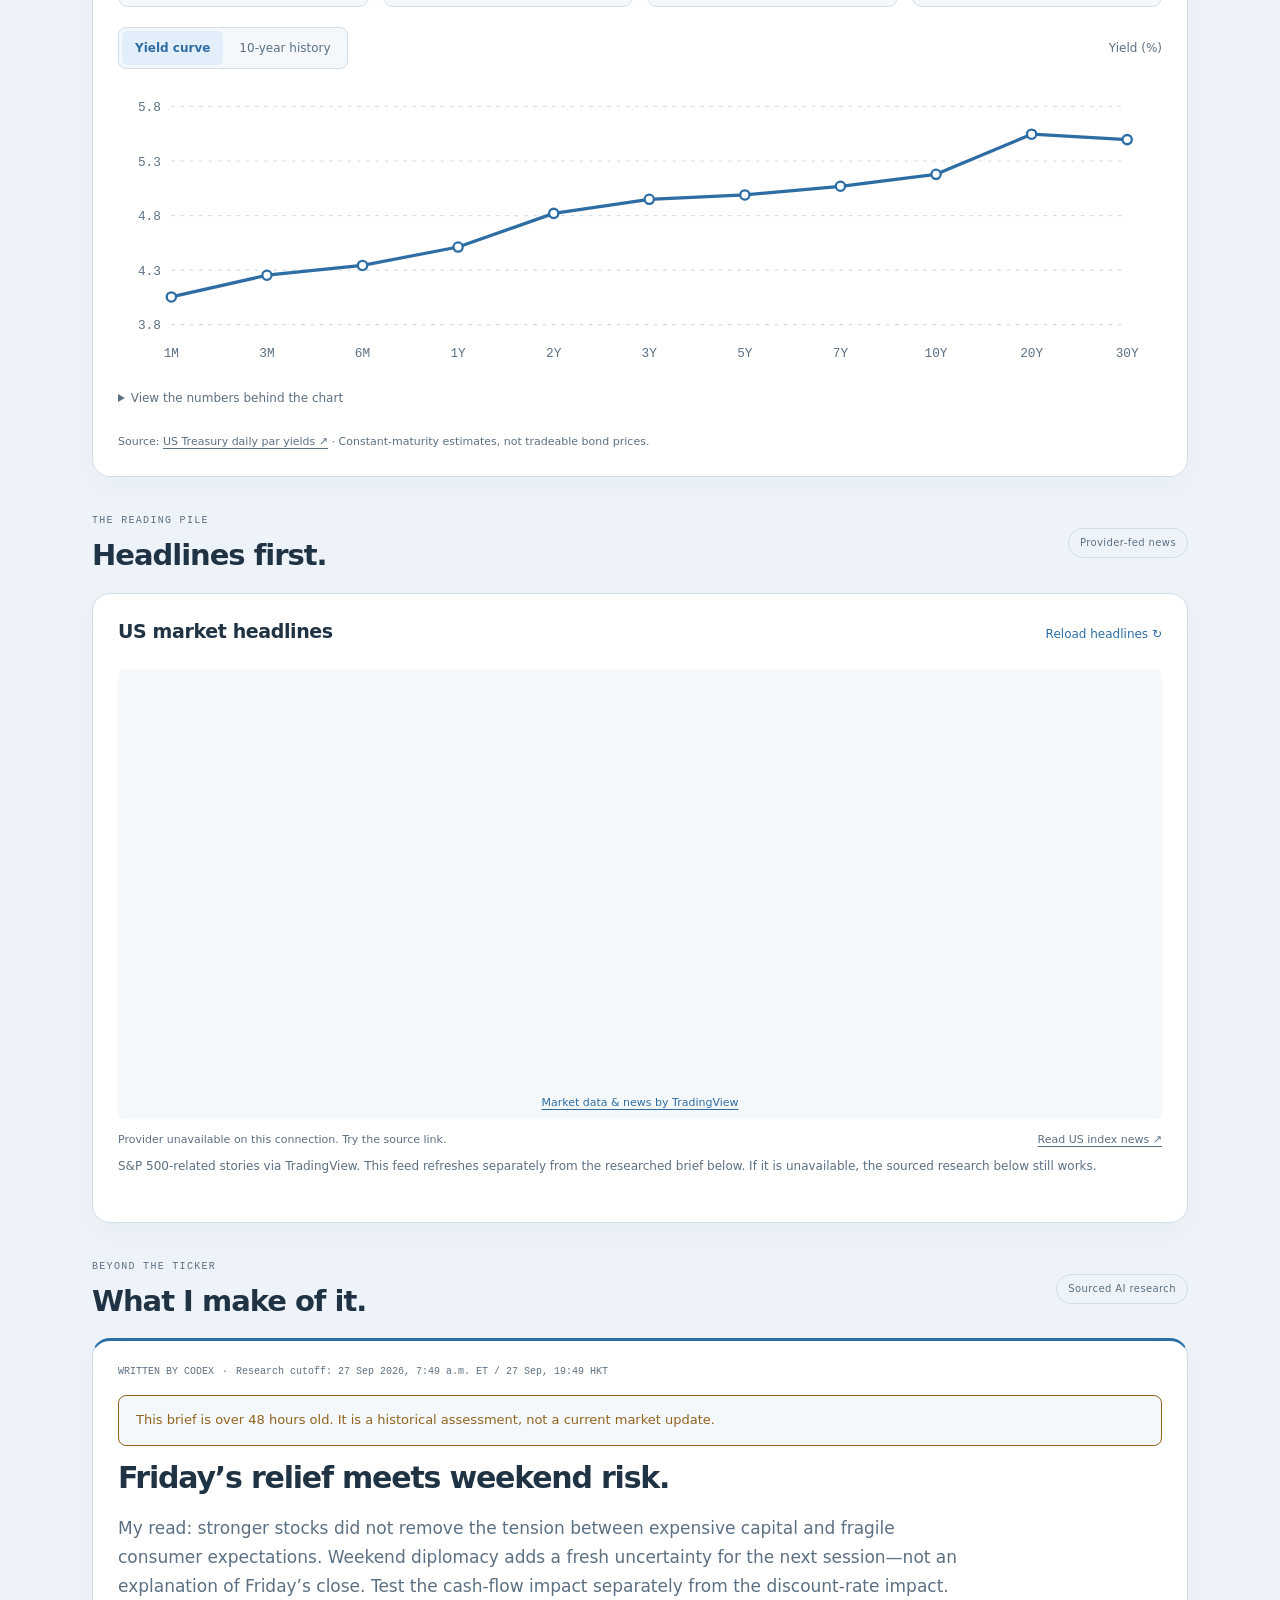
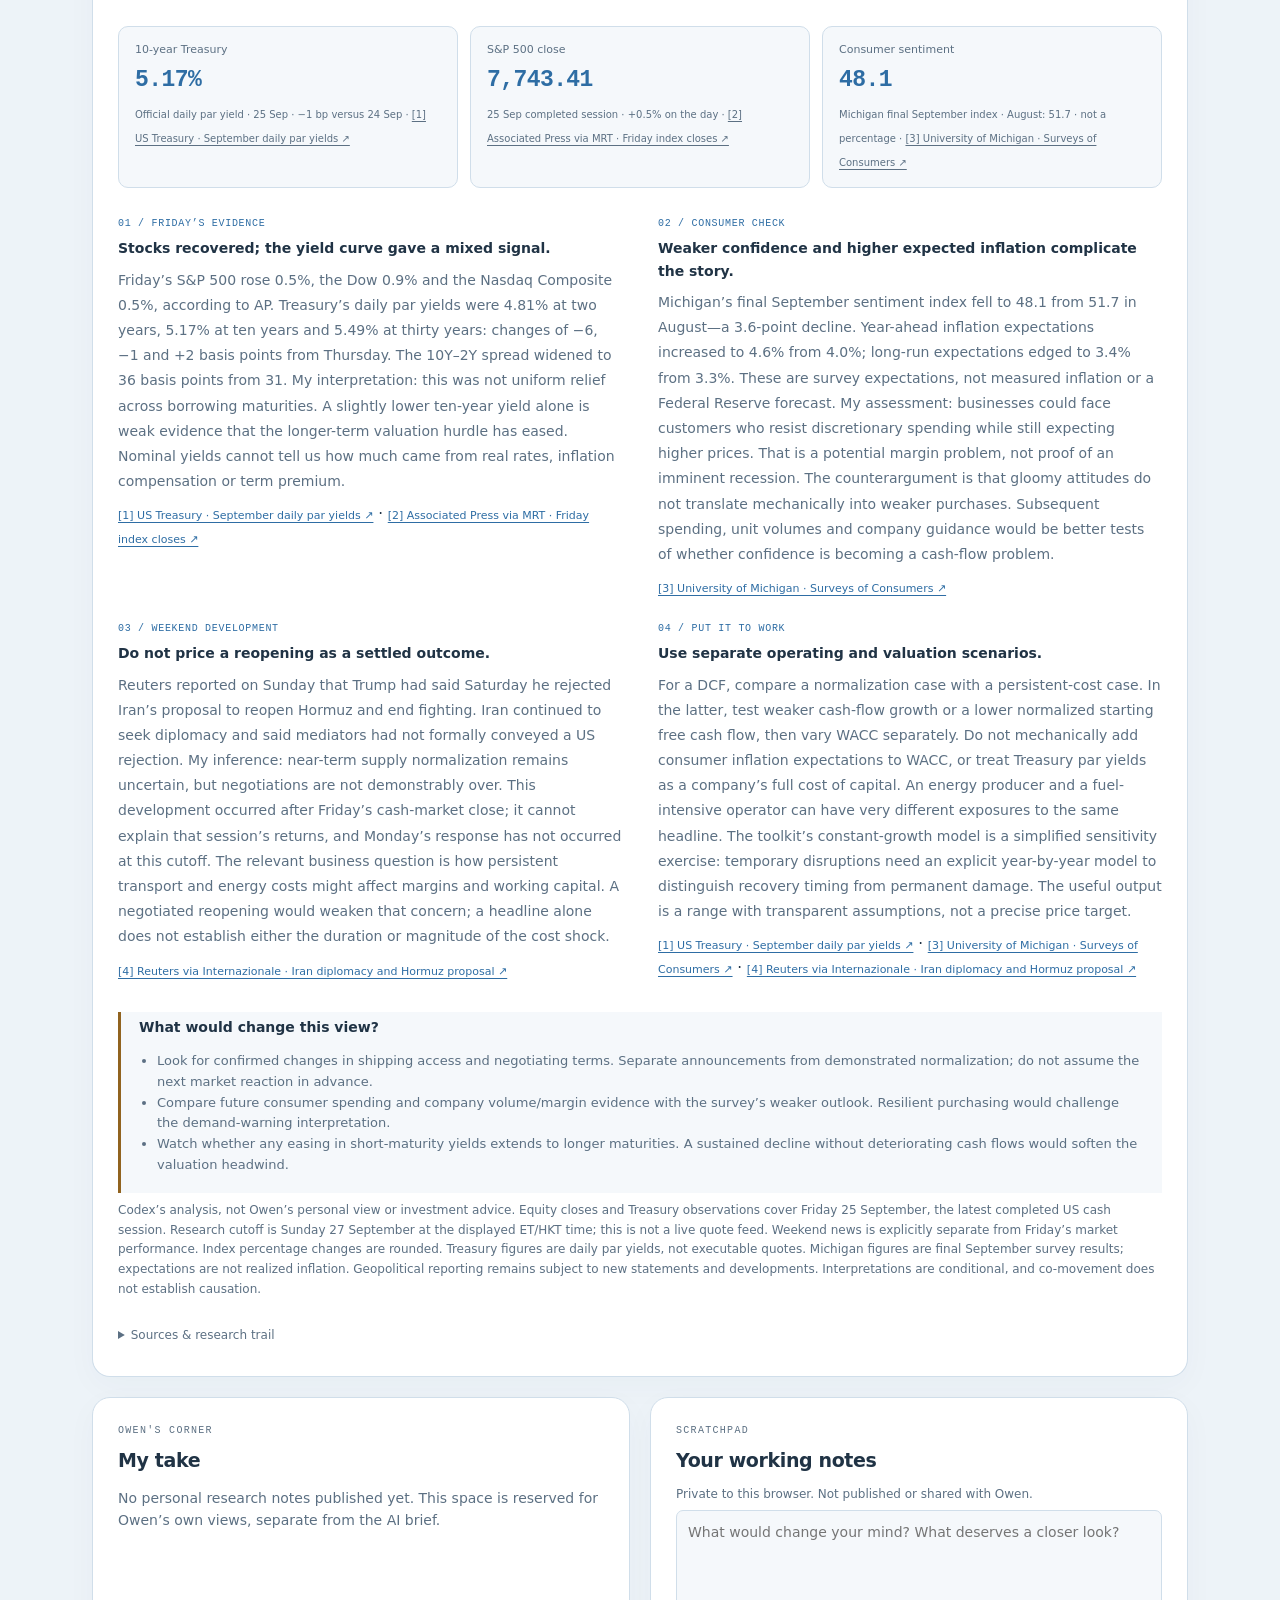
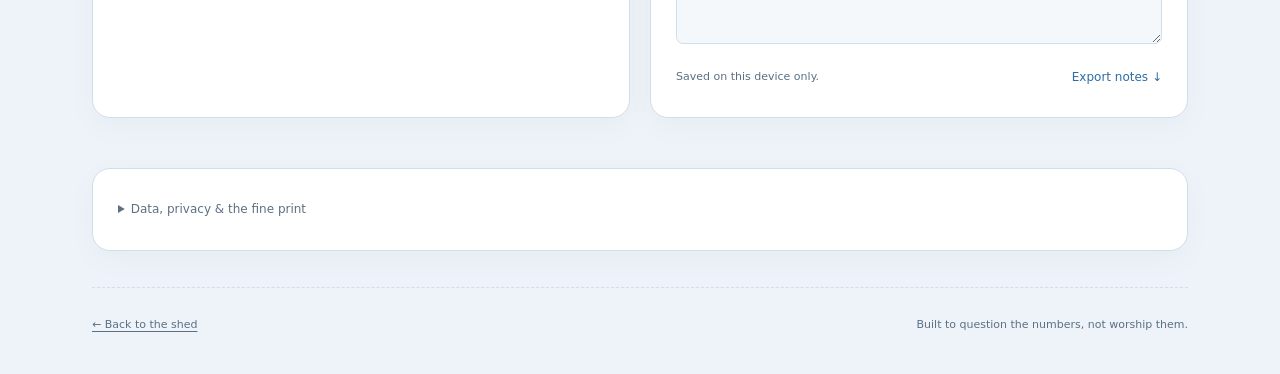
==== commit 14496b0f: "Add interactive LBO Deal Lab to Capital Toolkit" ====
--- a/capital-toolkit/index.html
+++ b/capital-toolkit/index.html
@@ -3,10 +3,10 @@
 <head>
   <meta charset="utf-8">
   <meta name="viewport" content="width=device-width, initial-scale=1">
-  <meta name="description" content="The Capital Toolkit: US market charts, sourced market research, and a transparent discounted cash flow calculator.">
+  <meta name="description" content="The Capital Toolkit: US market charts, sourced research, a DCF calculator, and an interactive LBO model.">
   <title>The Capital Toolkit · Owen's Project Shed</title>
-  <link rel="stylesheet" href="toolkit.css?v=20260916">
-  <script type="module" src="app.mjs?v=20260916"></script>
+  <link rel="stylesheet" href="toolkit.css?v=20260927-lbo">
+  <script type="module" src="app.mjs?v=20260927-lbo"></script>
 </head>
 <body>
   <a class="skip" href="#main">Skip to tools</a>
@@ -16,7 +16,7 @@
       <div><p class="eyebrow">A FEW GOOD TOOLS. BETTER QUESTIONS.</p><h1>The Capital <span>Toolkit.</span></h1><p class="lede">Follow the markets. Test the assumptions.<br>A little less guesswork, a little more homework.</p></div>
       <div class="hero-mark" aria-hidden="true"><svg viewBox="0 0 24 24"><path d="m15 12-9.373 9.373a1 1 0 0 1-3.001-3L12 9M18 15l4-4m-.5.5-1.914-1.914A2 2 0 0 1 19 8.172v-.344a2 2 0 0 0-.586-1.414l-1.657-1.657A6 6 0 0 0 12.516 3H9l1.243 1.243A6 6 0 0 1 12 8.485V10l2 2h1.172a2 2 0 0 1 1.414.586L18.5 14.5"/></svg><span>EST. 2026</span></div>
     </section>
-    <nav class="tool-nav" aria-label="Financial tools"><a href="#markets" class="selected" data-tool="markets"><span>01</span> The Market Desk</a><a href="#dcf" data-tool="dcf"><span>02</span> DCF Workbench</a></nav>
+    <nav class="tool-nav" aria-label="Financial tools"><a href="#markets" class="selected" data-tool="markets"><span>01</span> The Market Desk</a><a href="#dcf" data-tool="dcf"><span>02</span> DCF Workbench</a><a href="#lbo" data-tool="lbo"><span>03</span> LBO Deal Lab</a></nav>
     <noscript><p class="notice">JavaScript is needed for the charts and calculator. You can still read the <a href="data/brief.json">sourced research brief</a> and <a href="https://home.treasury.gov/resource-center/data-chart-center/interest-rates/TextView?type=daily_treasury_yield_curve">official Treasury data</a>.</p></noscript>
     <section id="markets" class="tool-panel" aria-labelledby="markets-title">
       <div class="section-heading"><div><p class="eyebrow">01 / THE MARKET DESK</p><h2 id="markets-title">The US, at a glance.</h2></div><span class="pill">US markets · USD</span></div>
@@ -74,7 +74,53 @@
       </div>
       <article class="panel method"><details><summary>Open the hood: methodology &amp; limitations</summary><p>FCFF grows at your annual rate through the explicit forecast. Each year’s cash flow is discounted at a constant WACC using year-end timing. Terminal value assumes perpetual growth after the last forecast year.</p><p class="formula">Enterprise value = Σ FCFFₜ / (1 + WACC)ᵗ + [FCFFₙ × (1 + g) / (WACC − g)] / (1 + WACC)ⁿ</p><p>Equity value = enterprise value + excess cash − debt and other senior claims. Value per share = equity value ÷ diluted shares. Include preferred stock, non-controlling interests, or other relevant claims in the debt/claims input as appropriate; avoid double-counting leases.</p><p>This simplified model assumes positive normalized FCFF, a stable capital structure, and a sustainable terminal growth rate. It does not separately model revenue, margins, taxes, reinvestment, future dilution, or stock-based compensation. It is unsuitable for banks or businesses with negative cash flow without a more detailed model. Negative equity outputs are left visible, not presented as literal negative stock prices.</p><p>Methodology reference: <a href="https://pages.stern.nyu.edu/~adamodar/New_Home_Page/lectures/val.html" target="_blank" rel="noopener noreferrer">Aswath Damodaran, NYU Stern: firm valuation ↗</a></p></details></article>
     </section>
-    <details id="data-details" class="panel data-details"><summary>Data, privacy &amp; the fine print</summary><p>Equity charts and headlines are embedded from TradingView with attribution. Some symbols may be delayed or unavailable under the provider’s exchange licences. We do not scrape Yahoo Finance or extract TradingView data. If an embed cannot load, use its source link. <a href="https://www.tradingview.com/widget-docs/faq/data/" target="_blank" rel="noopener noreferrer">Provider data policy ↗</a></p><p>The Treasury chart uses a locally hosted copy of the official daily data, refreshed by the scheduled research task. The observation date and retrieval time are shown separately. A stale-data warning appears when the latest observation is over four calendar days old. Weekends and holidays can create legitimate gaps.</p><p>Analysis is authored by Codex from researched sources, not generated from the chart iframe. Briefs retain their own research cutoff and do not change when a quote changes. A daily update is scheduled for 6:30 a.m. Hong Kong time; completion depends on the scheduled task running successfully. Verify sources before relying on any claim.</p><p>Your scratchpad and DCF assumptions are stored in this browser’s local storage, not uploaded or synced. Browser clearing, private browsing, or a different device may remove or separate them. Embedded providers receive ordinary connection information such as your IP address and are subject to their own privacy policies. Neither GitHub Pages nor external feeds are guaranteed accessible from every mainland China network.</p><p>For education and personal research only. Not investment advice, a recommendation, or a guarantee of future returns.</p></details>
+    <section id="lbo" class="tool-panel" aria-labelledby="lbo-title" hidden>
+      <div class="section-heading"><div><p class="eyebrow">03 / LBO DEAL LAB</p><h2 id="lbo-title">Buy. Build. Pay it down.</h2></div><span class="pill">No spreadsheet required</span></div>
+      <p class="data-note">What makes a buyout work: growth, a better exit, or less debt? Model a leveraged acquisition and follow the money. All starting assumptions are fictional, not current financing terms. <a href="#lbo-results">Jump to returns ↓</a></p>
+      <div class="dcf-layout lbo-layout">
+        <form id="lbo-form" class="panel inputs" novalidate>
+          <div class="panel-heading"><h3>Structure the deal</h3><button type="button" id="reset-lbo" class="text-button">Load example ↺</button></div>
+          <p class="data-note">Money in <strong>USD millions</strong>. Multiples use EBITDA. A single debt tranche, with no interim distributions.</p>
+          <label>Deal / model name<input name="name" maxlength="80" autocomplete="off" value="Harbour Supply Co. · fictional"></label>
+          <fieldset><legend>01 / The business</legend><div class="field-grid">
+            <label>Base-year revenue ($m)<input name="revenue" type="number" step="any" min="0.01" value="500" required></label>
+            <label>EBITDA margin (%)<input name="margin" type="number" step="any" min="0.01" max="100" value="20" required></label>
+            <label>Revenue growth (% / yr)<input name="growth" type="number" step="any" min="-99.99" max="100" value="5" required></label>
+            <label>Holding period (years)<input name="years" type="number" step="1" min="1" max="10" value="5" required></label>
+          </div><p class="field-hint">Margin stays constant, so EBITDA grows at the same rate as revenue.</p></fieldset>
+          <fieldset><legend>02 / Entry &amp; exit</legend><div class="field-grid">
+            <label>Entry EV / EBITDA (×)<input name="entryMultiple" type="number" step="any" min="0.01" max="100" value="10" required></label>
+            <label>Exit EV / EBITDA (×)<input name="exitMultiple" type="number" step="any" min="0" max="100" value="10" required></label>
+            <label>Entry fees (% of EV)<input name="entryFees" type="number" step="any" min="0" max="100" value="2" required></label>
+            <label>Exit fees (% of EV)<input name="exitFees" type="number" step="any" min="0" max="100" value="1" required></label>
+          </div><p class="field-hint">Cash-free, debt-free purchase. Entry fees include transaction and financing costs.</p></fieldset>
+          <fieldset><legend>03 / The financing</legend><div class="field-grid">
+            <label>Entry debt / EBITDA (×)<input name="leverage" type="number" step="any" min="0" max="20" value="5" required></label>
+            <label>Cash interest rate (%)<input name="interest" type="number" step="any" min="0" max="100" value="8" required></label>
+            <label>Annual amortization (%)<input name="amortization" type="number" step="any" min="0" max="100" value="5" required></label>
+            <label>Excess cash sweep (%)<input name="sweep" type="number" step="any" min="0" max="100" value="100" required></label>
+          </div><p class="field-hint">Amortization is a % of original debt. The sweep repays debt using available cash after mandatory payments. Interest uses opening debt.</p></fieldset>
+          <fieldset><legend>04 / Cash conversion</legend><div class="field-grid">
+            <label>Cash tax rate (%)<input name="tax" type="number" step="any" min="0" max="100" value="25" required></label>
+            <label>D&amp;A (% of revenue)<input name="da" type="number" step="any" min="0" max="100" value="2" required></label>
+            <label>Capex (% of revenue)<input name="capex" type="number" step="any" min="0" max="100" value="3" required></label>
+            <label>NWC (% of revenue)<input name="nwc" type="number" step="any" min="0" max="100" value="10" required></label>
+          </div><p class="field-hint">NWC is the operating working-capital balance; only its annual change consumes or releases cash.</p></fieldset>
+          <p id="lbo-save-status" class="source-line" role="status">Assumptions save in this browser only.</p>
+        </form>
+        <div class="dcf-output"><p id="lbo-error" class="notice error" role="alert" hidden></p><div id="lbo-results" aria-live="polite"></div></div>
+      </div>
+      <article class="panel method"><details><summary>Open the hood: LBO methodology &amp; limitations</summary>
+        <p>Purchase enterprise value = base-year EBITDA × entry multiple. Uses equal purchase EV plus entry fees; sources are new debt and sponsor equity. The business is delivered cash-free and debt-free with normal operating working capital included in the price. Opening excess cash is zero; no separate minimum cash reserve is funded.</p>
+        <p>Revenue grows annually at a constant rate and margin remains fixed. Cash taxes equal max(EBIT − cash interest, 0) × tax rate. Interest is fully deductible in this simplified model; tax-law limits, loss carryforwards, purchase accounting and fee tax shields are not modeled. D&amp;A reduces taxable income but is non-cash.</p>
+        <p class="formula">Cash flow before principal = EBITDA − interest − cash taxes − capex − change in NWC</p>
+        <p>Interest uses beginning-of-year debt; principal is paid at year-end. Mandatory repayment is capped at remaining debt, then the cash sweep applies to all remaining available cash, including prior retained cash. Unused cash earns no interest and is retained until exit. A cash or mandatory-payment shortfall stops the forecast and suppresses returns: there is no assumed revolver or rescue equity. Remaining debt is repaid at exit; no earlier maturity or covenants are modeled.</p>
+        <p class="formula">Exit proceeds = max(0, exit EBITDA × exit multiple − exit fees − debt + excess cash)<br>MOIC = exit proceeds ÷ initial sponsor equity<br>Annual IRR = MOIC^(1 / holding years) − 1</p>
+        <p>That IRR formula is exact here because there is one initial equity outflow and one exit inflow, with no interim dividends or extra contributions. A total equity loss displays −100%. Debt exceeding net exit assets is flagged separately, not treated as negative sponsor proceeds. Returns are gross deal-level figures before fund fees, carry and investor taxes. Sensitivities change one operating-growth rate and the exit multiple, holding other assumptions fixed.</p>
+        <p>This is a study and screening model, not an investment-committee-ready three-statement model. It excludes multiple debt tranches, floating-rate curves, PIK, refinancing, acquisitions, management dilution and distributions. Educational reference: <a href="https://www.wallstreetprep.com/knowledge/lbo-modeling-test-example-solutions/" target="_blank" rel="noopener noreferrer">Wall Street Prep: LBO modeling mechanics ↗</a>. This calculator uses its own simplified assumptions.</p>
+      </details></article>
+    </section>
+    <details id="data-details" class="panel data-details"><summary>Data, privacy &amp; the fine print</summary><p>Equity charts and headlines are embedded from TradingView with attribution. Some symbols may be delayed or unavailable under the provider’s exchange licences. We do not scrape Yahoo Finance or extract TradingView data. If an embed cannot load, use its source link. <a href="https://www.tradingview.com/widget-docs/faq/data/" target="_blank" rel="noopener noreferrer">Provider data policy ↗</a></p><p>The Treasury chart uses a locally hosted copy of the official daily data, refreshed by the scheduled research task. The observation date and retrieval time are shown separately. A stale-data warning appears when the latest observation is over four calendar days old. Weekends and holidays can create legitimate gaps.</p><p>Analysis is authored by Codex from researched sources, not generated from the chart iframe. Briefs retain their own research cutoff and do not change when a quote changes. A daily update is scheduled for 6:30 a.m. Hong Kong time; completion depends on the scheduled task running successfully. Verify sources before relying on any claim.</p><p>Your scratchpad, DCF and LBO assumptions are stored in this browser’s local storage, not uploaded or synced. Browser clearing, private browsing, or a different device may remove or separate them. Embedded providers receive ordinary connection information such as your IP address and are subject to their own privacy policies. Neither GitHub Pages nor external feeds are guaranteed accessible from every mainland China network.</p><p>For education and personal research only. Not investment advice, a recommendation, or a guarantee of future returns.</p></details>
     <footer><a href="../">← Back to the shed</a><span>Built to question the numbers, not worship them.</span></footer>
   </main>
 </body>
--- a/capital-toolkit/toolkit.css
+++ b/capital-toolkit/toolkit.css
@@ -7,3 +7,29 @@
 .equity-panel .chart-heading{margin-bottom:16px}
 @media(max-width:700px){.dcf-layout,.research-columns,.notes-grid{grid-template-columns:minmax(0,1fr)}.field-grid{grid-template-columns:repeat(2,minmax(0,1fr))}.hero>div:first-child{min-width:0}}
 @media(prefers-reduced-motion:reduce){html{scroll-behavior:auto}}
+
+/* LBO Deal Lab: shares the workbench palette, with its own deal and debt views. */
+.tool-nav{flex-wrap:wrap;column-gap:30px;row-gap:0}
+.tool-nav a{white-space:nowrap}
+.inputs fieldset{border:0;border-top:1px solid var(--border);padding:18px 0 8px;margin:18px 0 0;min-width:0}
+.inputs legend{padding:0 10px 0 0;color:var(--accent);font:10px ui-monospace,monospace;letter-spacing:.08em}
+.inputs fieldset>.field-hint{margin:0 0 10px}
+.lbo-return-card{border-top:3px solid var(--accent)}
+.lbo-return-grid{display:grid;grid-template-columns:1.4fr 1fr;gap:14px;align-items:end}
+.lbo-return-grid .label{color:var(--muted);font-size:12px}
+.lbo-return-grid .big-value{font-size:clamp(32px,4vw,48px);margin:5px 0;line-height:1.25}
+.lbo-moic{font-size:clamp(26px,3vw,38px);line-height:1.25;margin:5px 0;color:var(--accent)}
+.lbo-funding{display:grid;grid-template-columns:1fr 1fr;gap:24px}
+.lbo-funding dl{margin:0;font-size:12px}
+.lbo-funding dl>div{display:flex;justify-content:space-between;gap:8px;padding:8px 0}
+.lbo-funding dt{color:var(--muted)}
+.lbo-funding dd{margin:0;font-variant-numeric:tabular-nums}
+.lbo-total{border-top:1px solid var(--border);font-weight:650}
+.lbo-debt-line,.lbo-ebitda-line{fill:none;stroke-width:2.5;stroke-linejoin:round}
+.lbo-debt-line{stroke:var(--accent)}.lbo-ebitda-line{stroke:var(--green);stroke-dasharray:6 4}
+.lbo-debt-line-dot{fill:var(--accent)}.lbo-ebitda-line-dot{fill:var(--green)}
+.lbo-debt-key{color:var(--accent)}.lbo-ebitda-key{color:var(--green)}
+.lbo-schedule th:first-child{position:sticky;left:0;background:var(--surface);z-index:1}
+.lbo-subtotal{background:var(--surface2);font-weight:600}
+.lbo-schedule .lbo-subtotal th:first-child{background:var(--surface2)}
+@media(max-width:700px){.tool-nav{column-gap:20px}.tool-nav a{font-size:12px;padding:12px 0}.tool-nav a span{display:none}.lbo-funding{gap:18px}.lbo-funding dl{font-size:11px}.lbo-layout .valuation-bridge{grid-template-columns:1fr}.lbo-layout .valuation-bridge div{display:flex;justify-content:space-between;gap:12px}}
